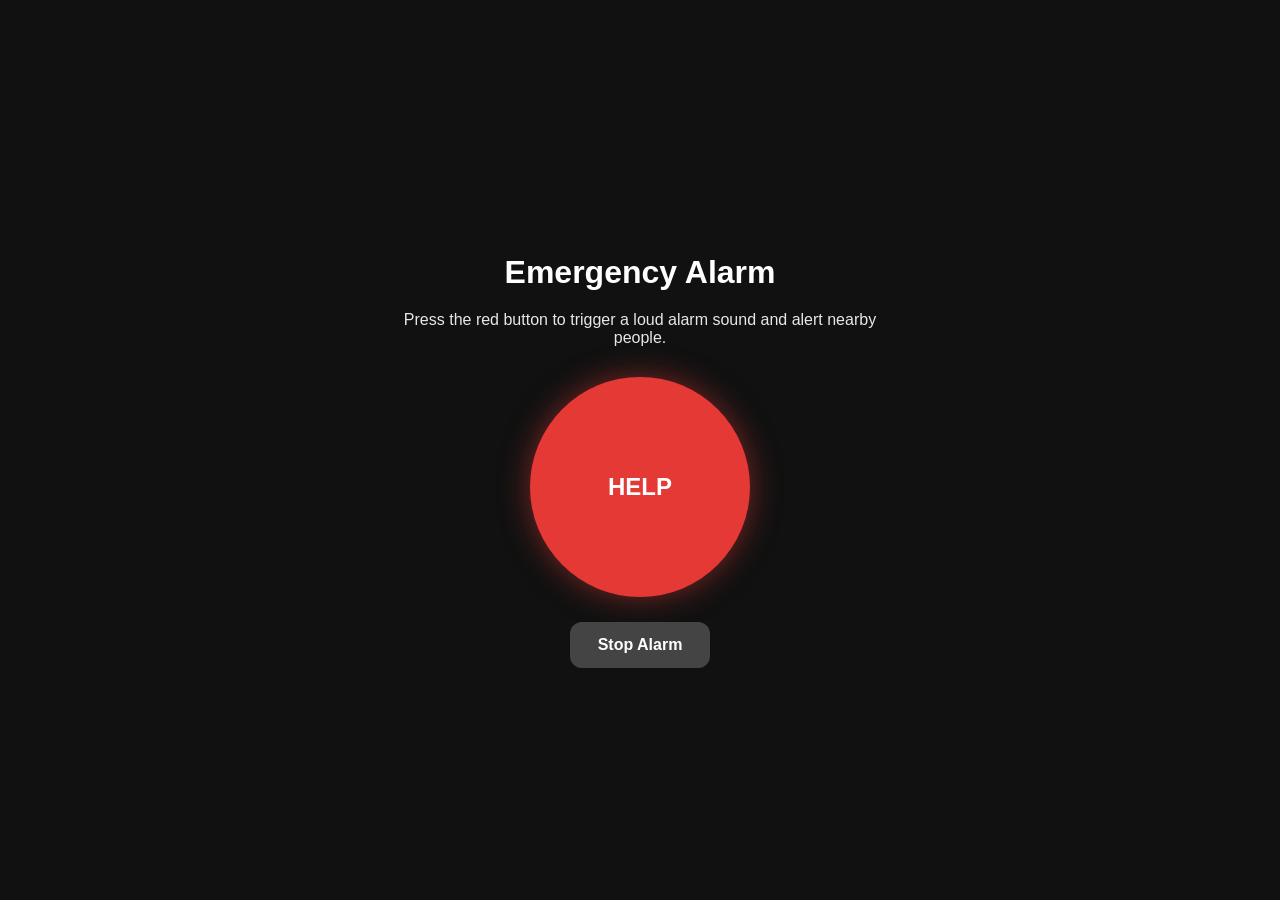
==== index.html @ 3b449f6b "Add emergency alarm button with audio and vibration" ====
<!DOCTYPE html>
<html lang="en">
<head>
  <meta charset="UTF-8" />
  <meta name="viewport" content="width=device-width, initial-scale=1.0" />
  <title>Emergency Alarm Button</title>
  <style>
    body {
      margin: 0;
      font-family: Arial, sans-serif;
      background: #111;
      color: white;
      display: flex;
      justify-content: center;
      align-items: center;
      height: 100vh;
      text-align: center;
    }

    .container {
      max-width: 500px;
      padding: 30px;
    }

    h1 {
      margin-bottom: 20px;
      font-size: 2rem;
    }

    p {
      margin-bottom: 30px;
      opacity: 0.9;
    }

    button {
      width: 220px;
      height: 220px;
      border-radius: 50%;
      border: none;
      font-size: 1.5rem;
      font-weight: bold;
      cursor: pointer;
      background: #e53935;
      color: white;
      box-shadow: 0 0 30px rgba(229, 57, 53, 0.5);
      transition: transform 0.15s ease;
    }

    button:hover {
      transform: scale(1.05);
    }

    .stop {
      margin-top: 25px;
      width: auto;
      height: auto;
      padding: 14px 28px;
      border-radius: 12px;
      background: #444;
      font-size: 1rem;
      box-shadow: none;
    }
  </style>
</head>
<body>
  <div class="container">
    <h1>Emergency Alarm</h1>
    <p>Press the red button to trigger a loud alarm sound and alert nearby people.</p>

    <button onclick="startAlarm()">HELP</button>
    <br>
    <button class="stop" onclick="stopAlarm()">Stop Alarm</button>
  </div>

  <audio id="alarmSound" loop>
    <source src="https://actions.google.com/sounds/v1/alarms/alarm_clock.ogg" type="audio/ogg">
  </audio>

  <script>
    const alarm = document.getElementById('alarmSound');

    function startAlarm() {
      alarm.currentTime = 0;
      alarm.play();

      if (navigator.vibrate) {
        navigator.vibrate([500, 300, 500, 300, 1000]);
      }
    }

    function stopAlarm() {
      alarm.pause();
      alarm.currentTime = 0;

      if (navigator.vibrate) {
        navigator.vibrate(0);
      }
    }
  </script>
</body>
</html>
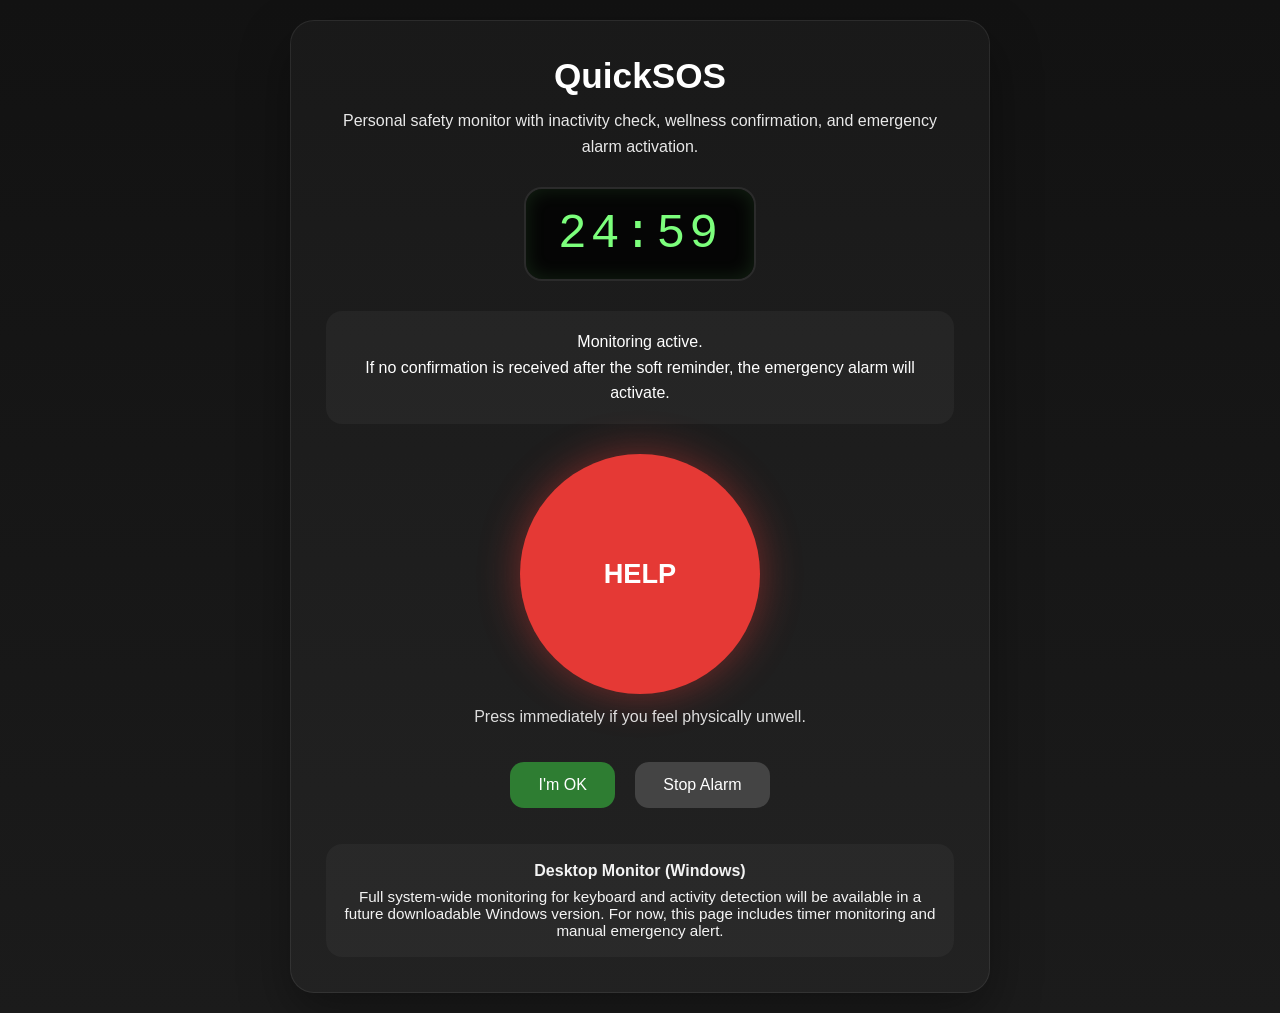
==== commit d16424ba: "Revamp index.html for QuickSOS safety monitor Updated the title and improved the layout and styles f" ====
--- a/index.html
+++ b/index.html
@@ -3,85 +3,218 @@
 <head>
   <meta charset="UTF-8" />
   <meta name="viewport" content="width=device-width, initial-scale=1.0" />
-  <title>Emergency Alarm Button</title>
+  <title>QuickSOS - Safety Monitor</title>
   <style>
+    * {
+      box-sizing: border-box;
+    }
+
     body {
       margin: 0;
+      min-height: 100vh;
       font-family: Arial, sans-serif;
-      background: #111;
+      background: linear-gradient(180deg, #121212, #1b1b1b);
       color: white;
       display: flex;
       justify-content: center;
       align-items: center;
-      height: 100vh;
+      padding: 20px;
       text-align: center;
     }
 
     .container {
-      max-width: 500px;
-      padding: 30px;
+      width: 100%;
+      max-width: 700px;
+      background: rgba(255,255,255,0.03);
+      border: 1px solid rgba(255,255,255,0.08);
+      border-radius: 24px;
+      padding: 35px;
+      box-shadow: 0 20px 50px rgba(0,0,0,0.35);
     }
 
     h1 {
-      margin-bottom: 20px;
-      font-size: 2rem;
-    }
-
-    p {
+      margin: 0;
+      font-size: 2.2rem;
+    }
+
+    .subtitle {
+      margin-top: 12px;
+      margin-bottom: 28px;
+      opacity: 0.9;
+      line-height: 1.6;
+    }
+
+    .retro-timer {
+      margin: 20px auto 30px;
+      width: fit-content;
+      padding: 18px 32px;
+      border-radius: 18px;
+      background: #050505;
+      border: 2px solid #2b2b2b;
+      font-family: "Courier New", monospace;
+      font-size: 3rem;
+      letter-spacing: 4px;
+      color: #7CFF7C;
+      box-shadow: inset 0 0 20px rgba(124,255,124,0.12);
+    }
+
+    .status-box {
+      background: rgba(255,255,255,0.04);
+      border-radius: 16px;
+      padding: 18px;
       margin-bottom: 30px;
-      opacity: 0.9;
-    }
-
-    button {
-      width: 220px;
-      height: 220px;
+      line-height: 1.6;
+    }
+
+    .panic-button {
+      width: 240px;
+      height: 240px;
       border-radius: 50%;
       border: none;
-      font-size: 1.5rem;
+      font-size: 1.7rem;
       font-weight: bold;
       cursor: pointer;
       background: #e53935;
       color: white;
-      box-shadow: 0 0 30px rgba(229, 57, 53, 0.5);
+      box-shadow: 0 0 40px rgba(229,57,53,0.45);
       transition: transform 0.15s ease;
     }
 
-    button:hover {
+    .panic-button:hover {
       transform: scale(1.05);
     }
 
+    .button-note {
+      margin-top: 14px;
+      margin-bottom: 28px;
+      opacity: 0.85;
+    }
+
+    .secondary-btn {
+      border: none;
+      padding: 14px 28px;
+      border-radius: 14px;
+      cursor: pointer;
+      font-size: 1rem;
+      margin: 8px;
+    }
+
+    .confirm {
+      background: #2e7d32;
+      color: white;
+    }
+
     .stop {
-      margin-top: 25px;
-      width: auto;
-      height: auto;
-      padding: 14px 28px;
-      border-radius: 12px;
       background: #444;
+      color: white;
+    }
+
+    .future-box {
+      margin-top: 28px;
+      padding: 18px;
+      border-radius: 16px;
+      background: rgba(255,255,255,0.04);
+      font-size: 0.95rem;
+      opacity: 0.95;
+    }
+
+    .future-box strong {
+      display: block;
+      margin-bottom: 8px;
       font-size: 1rem;
-      box-shadow: none;
     }
   </style>
 </head>
 <body>
   <div class="container">
-    <h1>Emergency Alarm</h1>
-    <p>Press the red button to trigger a loud alarm sound and alert nearby people.</p>
-
-    <button onclick="startAlarm()">HELP</button>
-    <br>
-    <button class="stop" onclick="stopAlarm()">Stop Alarm</button>
+    <h1>QuickSOS</h1>
+    <p class="subtitle">
+      Personal safety monitor with inactivity check, wellness confirmation,
+      and emergency alarm activation.
+    </p>
+
+    <div class="retro-timer" id="timerDisplay">25:00</div>
+
+    <div class="status-box" id="statusMessage">
+      Monitoring active.<br>
+      If no confirmation is received after the soft reminder,
+      the emergency alarm will activate.
+    </div>
+
+    <button class="panic-button" onclick="startEmergencyAlarm()">
+      HELP
+    </button>
+
+    <p class="button-note">
+      Press immediately if you feel physically unwell.
+    </p>
+
+    <div>
+      <button class="secondary-btn confirm" onclick="confirmWellBeing()">
+        I'm OK
+      </button>
+
+      <button class="secondary-btn stop" onclick="stopAlarm()">
+        Stop Alarm
+      </button>
+    </div>
+
+    <div class="future-box">
+      <strong>Desktop Monitor (Windows)</strong>
+      Full system-wide monitoring for keyboard and activity detection
+      will be available in a future downloadable Windows version.
+      For now, this page includes timer monitoring and manual emergency alert.
+    </div>
   </div>
 
-  <audio id="alarmSound" loop>
+  <audio id="softAlarm">
+    <source src="https://actions.google.com/sounds/v1/alarms/beep_short.ogg" type="audio/ogg">
+  </audio>
+
+  <audio id="realAlarm" loop>
     <source src="https://actions.google.com/sounds/v1/alarms/alarm_clock.ogg" type="audio/ogg">
   </audio>
 
   <script>
-    const alarm = document.getElementById('alarmSound');
-
-    function startAlarm() {
-      alarm.currentTime = 0;
-      alarm.play();
+    let totalSeconds = 25 * 60;
+    let warningTriggered = false;
+    let finalAlarmTimeout;
+
+    const timerDisplay = document.getElementById("timerDisplay");
+    const statusMessage = document.getElementById("statusMessage");
+    const softAlarm = document.getElementById("softAlarm");
+    const realAlarm = document.getElementById("realAlarm");
+
+    function updateTimerDisplay() {
+      const minutes = String(Math.floor(totalSeconds / 60)).padStart(2, '0');
+      const seconds = String(totalSeconds % 60).padStart(2, '0');
+      timerDisplay.textContent = `${minutes}:${seconds}`;
+    }
+
+    function startSoftCheck() {
+      if (warningTriggered) return;
+
+      warningTriggered = true;
+      softAlarm.play();
+
+      statusMessage.innerHTML = `
+        Gentle check-in 💛<br>
+        Are you okay? Please press <strong>I'm OK</strong> within 10 minutes.
+      `;
+
+      finalAlarmTimeout = setTimeout(() => {
+        startEmergencyAlarm();
+      }, 10 * 60 * 1000);
+    }
+
+    function startEmergencyAlarm() {
+      realAlarm.currentTime = 0;
+      realAlarm.play();
+
+      statusMessage.innerHTML = `
+        Emergency mode activated.<br>
+        Alarm is sounding. Please get help immediately.
+      `;
 
       if (navigator.vibrate) {
         navigator.vibrate([500, 300, 500, 300, 1000]);
@@ -89,13 +222,39 @@
     }
 
     function stopAlarm() {
-      alarm.pause();
-      alarm.currentTime = 0;
+      realAlarm.pause();
+      realAlarm.currentTime = 0;
 
       if (navigator.vibrate) {
         navigator.vibrate(0);
       }
     }
+
+    function confirmWellBeing() {
+      clearTimeout(finalAlarmTimeout);
+      stopAlarm();
+
+      totalSeconds = 25 * 60;
+      warningTriggered = false;
+      updateTimerDisplay();
+
+      statusMessage.innerHTML = `
+        Confirmation received ✅<br>
+        Timer reset. Monitoring active again.
+      `;
+    }
+
+    updateTimerDisplay();
+
+    setInterval(() => {
+      if (totalSeconds > 0 && !warningTriggered) {
+        totalSeconds--;
+        updateTimerDisplay();
+      } else if (totalSeconds === 0 && !warningTriggered) {
+        startSoftCheck();
+      }
+    }, 1000);
   </script>
 </body>
 </html>
+
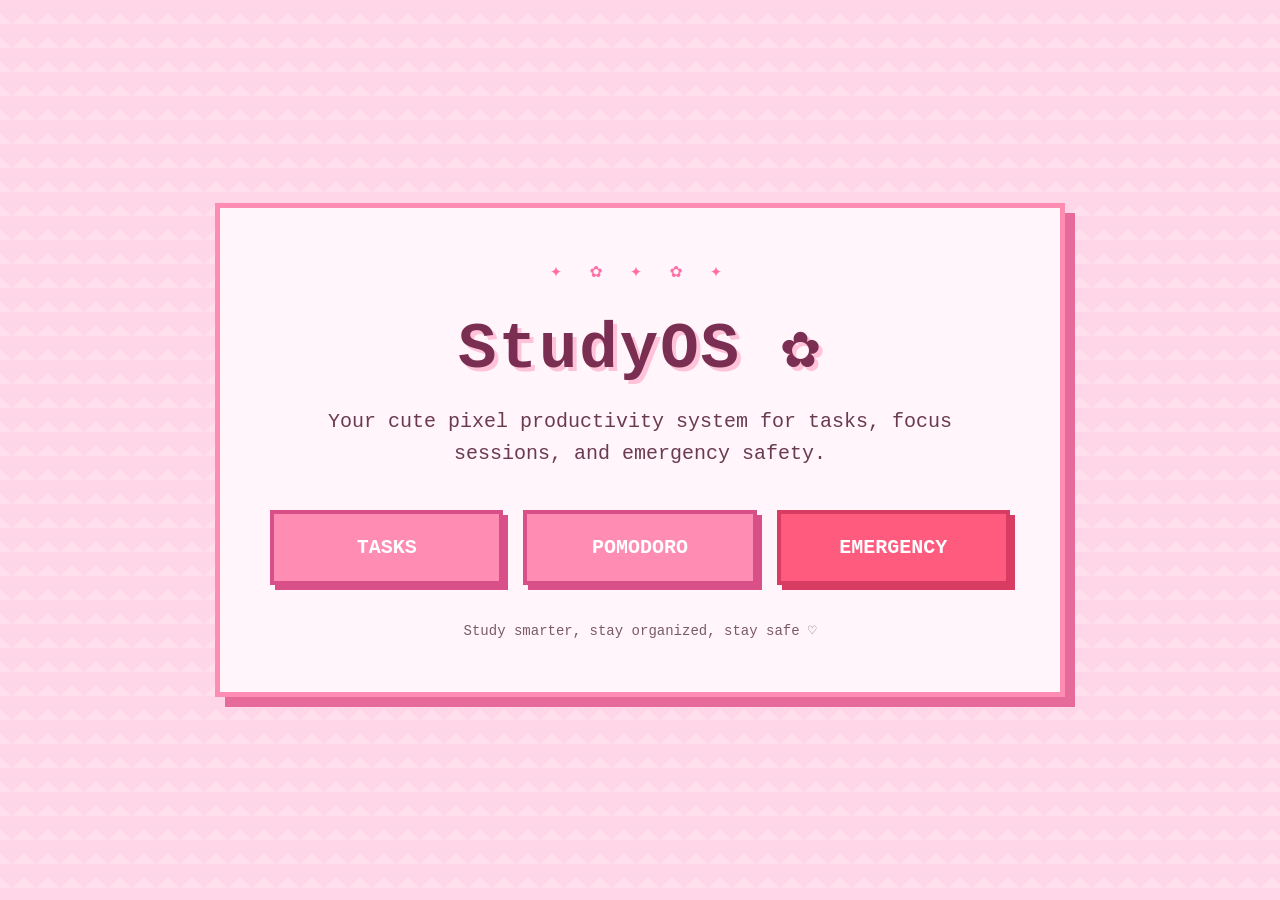
==== commit c614f737: "Task Management + Emergency Button" ====
--- a/index.html
+++ b/index.html
@@ -1,260 +1,52 @@
+<!-- ========================= -->
+<!-- 1. index.html -->
+<!-- ========================= -->
 <!DOCTYPE html>
 <html lang="en">
 <head>
   <meta charset="UTF-8" />
   <meta name="viewport" content="width=device-width, initial-scale=1.0" />
-  <title>QuickSOS - Safety Monitor</title>
-  <style>
-    * {
-      box-sizing: border-box;
-    }
 
-    body {
-      margin: 0;
-      min-height: 100vh;
-      font-family: Arial, sans-serif;
-      background: linear-gradient(180deg, #121212, #1b1b1b);
-      color: white;
-      display: flex;
-      justify-content: center;
-      align-items: center;
-      padding: 20px;
-      text-align: center;
-    }
+  <title>StudyOS</title>
 
-    .container {
-      width: 100%;
-      max-width: 700px;
-      background: rgba(255,255,255,0.03);
-      border: 1px solid rgba(255,255,255,0.08);
-      border-radius: 24px;
-      padding: 35px;
-      box-shadow: 0 20px 50px rgba(0,0,0,0.35);
-    }
+  <!-- INDEX PAGE CSS -->
+  <link rel="stylesheet" href="index.css" />
+</head>
 
-    h1 {
-      margin: 0;
-      font-size: 2.2rem;
-    }
+<body class="landing-page">
 
-    .subtitle {
-      margin-top: 12px;
-      margin-bottom: 28px;
-      opacity: 0.9;
-      line-height: 1.6;
-    }
+  <div class="main-card">
 
-    .retro-timer {
-      margin: 20px auto 30px;
-      width: fit-content;
-      padding: 18px 32px;
-      border-radius: 18px;
-      background: #050505;
-      border: 2px solid #2b2b2b;
-      font-family: "Courier New", monospace;
-      font-size: 3rem;
-      letter-spacing: 4px;
-      color: #7CFF7C;
-      box-shadow: inset 0 0 20px rgba(124,255,124,0.12);
-    }
+    <div class="pixel-stars">
+      ✦ ✿ ✦ ✿ ✦
+    </div>
 
-    .status-box {
-      background: rgba(255,255,255,0.04);
-      border-radius: 16px;
-      padding: 18px;
-      margin-bottom: 30px;
-      line-height: 1.6;
-    }
+    <h1>StudyOS ✿</h1>
 
-    .panic-button {
-      width: 240px;
-      height: 240px;
-      border-radius: 50%;
-      border: none;
-      font-size: 1.7rem;
-      font-weight: bold;
-      cursor: pointer;
-      background: #e53935;
-      color: white;
-      box-shadow: 0 0 40px rgba(229,57,53,0.45);
-      transition: transform 0.15s ease;
-    }
-
-    .panic-button:hover {
-      transform: scale(1.05);
-    }
-
-    .button-note {
-      margin-top: 14px;
-      margin-bottom: 28px;
-      opacity: 0.85;
-    }
-
-    .secondary-btn {
-      border: none;
-      padding: 14px 28px;
-      border-radius: 14px;
-      cursor: pointer;
-      font-size: 1rem;
-      margin: 8px;
-    }
-
-    .confirm {
-      background: #2e7d32;
-      color: white;
-    }
-
-    .stop {
-      background: #444;
-      color: white;
-    }
-
-    .future-box {
-      margin-top: 28px;
-      padding: 18px;
-      border-radius: 16px;
-      background: rgba(255,255,255,0.04);
-      font-size: 0.95rem;
-      opacity: 0.95;
-    }
-
-    .future-box strong {
-      display: block;
-      margin-bottom: 8px;
-      font-size: 1rem;
-    }
-  </style>
-</head>
-<body>
-  <div class="container">
-    <h1>QuickSOS</h1>
     <p class="subtitle">
-      Personal safety monitor with inactivity check, wellness confirmation,
-      and emergency alarm activation.
+      Your cute pixel productivity system for
+      tasks, focus sessions, and emergency safety.
     </p>
 
-    <div class="retro-timer" id="timerDisplay">25:00</div>
+    <div class="menu-grid">
+      <a href="dashboard.html" class="pixel-btn">
+        Tasks
+      </a>
 
-    <div class="status-box" id="statusMessage">
-      Monitoring active.<br>
-      If no confirmation is received after the soft reminder,
-      the emergency alarm will activate.
+      <a href="pomodoro.html" class="pixel-btn">
+        Pomodoro
+      </a>
+
+      <a href="emergency.html" class="pixel-btn danger-btn">
+        Emergency
+      </a>
     </div>
 
-    <button class="panic-button" onclick="startEmergencyAlarm()">
-      HELP
-    </button>
-
-    <p class="button-note">
-      Press immediately if you feel physically unwell.
+    <p class="footer-note">
+      Study smarter, stay organized, stay safe ♡
     </p>
 
-    <div>
-      <button class="secondary-btn confirm" onclick="confirmWellBeing()">
-        I'm OK
-      </button>
-
-      <button class="secondary-btn stop" onclick="stopAlarm()">
-        Stop Alarm
-      </button>
-    </div>
-
-    <div class="future-box">
-      <strong>Desktop Monitor (Windows)</strong>
-      Full system-wide monitoring for keyboard and activity detection
-      will be available in a future downloadable Windows version.
-      For now, this page includes timer monitoring and manual emergency alert.
-    </div>
   </div>
 
-  <audio id="softAlarm">
-    <source src="https://actions.google.com/sounds/v1/alarms/beep_short.ogg" type="audio/ogg">
-  </audio>
-
-  <audio id="realAlarm" loop>
-    <source src="https://actions.google.com/sounds/v1/alarms/alarm_clock.ogg" type="audio/ogg">
-  </audio>
-
-  <script>
-    let totalSeconds = 25 * 60;
-    let warningTriggered = false;
-    let finalAlarmTimeout;
-
-    const timerDisplay = document.getElementById("timerDisplay");
-    const statusMessage = document.getElementById("statusMessage");
-    const softAlarm = document.getElementById("softAlarm");
-    const realAlarm = document.getElementById("realAlarm");
-
-    function updateTimerDisplay() {
-      const minutes = String(Math.floor(totalSeconds / 60)).padStart(2, '0');
-      const seconds = String(totalSeconds % 60).padStart(2, '0');
-      timerDisplay.textContent = `${minutes}:${seconds}`;
-    }
-
-    function startSoftCheck() {
-      if (warningTriggered) return;
-
-      warningTriggered = true;
-      softAlarm.play();
-
-      statusMessage.innerHTML = `
-        Gentle check-in 💛<br>
-        Are you okay? Please press <strong>I'm OK</strong> within 10 minutes.
-      `;
-
-      finalAlarmTimeout = setTimeout(() => {
-        startEmergencyAlarm();
-      }, 10 * 60 * 1000);
-    }
-
-    function startEmergencyAlarm() {
-      realAlarm.currentTime = 0;
-      realAlarm.play();
-
-      statusMessage.innerHTML = `
-        Emergency mode activated.<br>
-        Alarm is sounding. Please get help immediately.
-      `;
-
-      if (navigator.vibrate) {
-        navigator.vibrate([500, 300, 500, 300, 1000]);
-      }
-    }
-
-    function stopAlarm() {
-      realAlarm.pause();
-      realAlarm.currentTime = 0;
-
-      if (navigator.vibrate) {
-        navigator.vibrate(0);
-      }
-    }
-
-    function confirmWellBeing() {
-      clearTimeout(finalAlarmTimeout);
-      stopAlarm();
-
-      totalSeconds = 25 * 60;
-      warningTriggered = false;
-      updateTimerDisplay();
-
-      statusMessage.innerHTML = `
-        Confirmation received ✅<br>
-        Timer reset. Monitoring active again.
-      `;
-    }
-
-    updateTimerDisplay();
-
-    setInterval(() => {
-      if (totalSeconds > 0 && !warningTriggered) {
-        totalSeconds--;
-        updateTimerDisplay();
-      } else if (totalSeconds === 0 && !warningTriggered) {
-        startSoftCheck();
-      }
-    }, 1000);
-  </script>
 </body>
-</html>
-
+</html>
--- a/index.css
+++ b/index.css
@@ -0,0 +1,139 @@
+/* ========================= */
+/* index.css — StudyOS Home  */
+/* Cute Pink Pixel Style     */
+/* ========================= */
+
+* {
+  margin: 0;
+  padding: 0;
+  box-sizing: border-box;
+  image-rendering: pixelated;
+}
+
+body {
+  font-family: "Courier New", monospace;
+  background: #ffd6e7;
+  background-image:
+    linear-gradient(45deg, rgba(255,255,255,0.22) 25%, transparent 25%),
+    linear-gradient(-45deg, rgba(255,255,255,0.22) 25%, transparent 25%);
+  background-size: 24px 24px;
+  min-height: 100vh;
+  display: flex;
+  justify-content: center;
+  align-items: center;
+  color: #4b2e39;
+  padding: 30px;
+}
+
+/* MAIN CARD */
+
+.main-card {
+  width: 100%;
+  max-width: 850px;
+  background: #fff5fa;
+  border: 5px solid #ff8db3;
+  box-shadow: 10px 10px 0px #e66a9a;
+  padding: 50px;
+  text-align: center;
+  border-radius: 0;
+}
+
+/* TITLE */
+
+h1 {
+  font-size: 64px;
+  color: #7a2f52;
+  margin-bottom: 20px;
+  text-shadow: 4px 4px 0px #ffc2d8;
+  letter-spacing: 2px;
+}
+
+/* SUBTITLE */
+
+.subtitle {
+  font-size: 20px;
+  margin-bottom: 40px;
+  color: #6a3a50;
+  line-height: 1.6;
+}
+
+/* OPTIONAL SMALL DECORATION */
+
+.pixel-stars {
+  font-size: 20px;
+  margin-bottom: 25px;
+  color: #ff6fa5;
+  letter-spacing: 8px;
+}
+
+/* BUTTON GRID */
+
+.menu-grid {
+  display: grid;
+  grid-template-columns: repeat(3, 1fr);
+  gap: 20px;
+  margin-top: 20px;
+}
+
+/* BUTTONS */
+
+.pixel-btn {
+  display: block;
+  text-decoration: none;
+  background: #ff8db3;
+  border: 4px solid #d94f87;
+  box-shadow: 5px 5px 0px #d94f87;
+  color: white;
+  padding: 22px;
+  font-size: 20px;
+  font-weight: bold;
+  text-transform: uppercase;
+  transition: 0.15s;
+  border-radius: 0;
+}
+
+.pixel-btn:hover {
+  transform: translate(2px, 2px);
+  box-shadow: 2px 2px 0px #d94f87;
+}
+
+/* SPECIAL RED BUTTON */
+
+.danger-btn {
+  background: #ff5b7f;
+  border-color: #d93c63;
+  box-shadow: 5px 5px 0px #d93c63;
+}
+
+.danger-btn:hover {
+  box-shadow: 2px 2px 0px #d93c63;
+}
+
+/* FOOT NOTE */
+
+.footer-note {
+  margin-top: 35px;
+  font-size: 14px;
+  color: #7a5a67;
+  line-height: 1.6;
+}
+
+/* RESPONSIVE */
+
+@media (max-width: 900px) {
+  .menu-grid {
+    grid-template-columns: 1fr;
+  }
+
+  h1 {
+    font-size: 42px;
+  }
+
+  .main-card {
+    padding: 35px;
+  }
+
+  .subtitle {
+    font-size: 17px;
+  }
+}
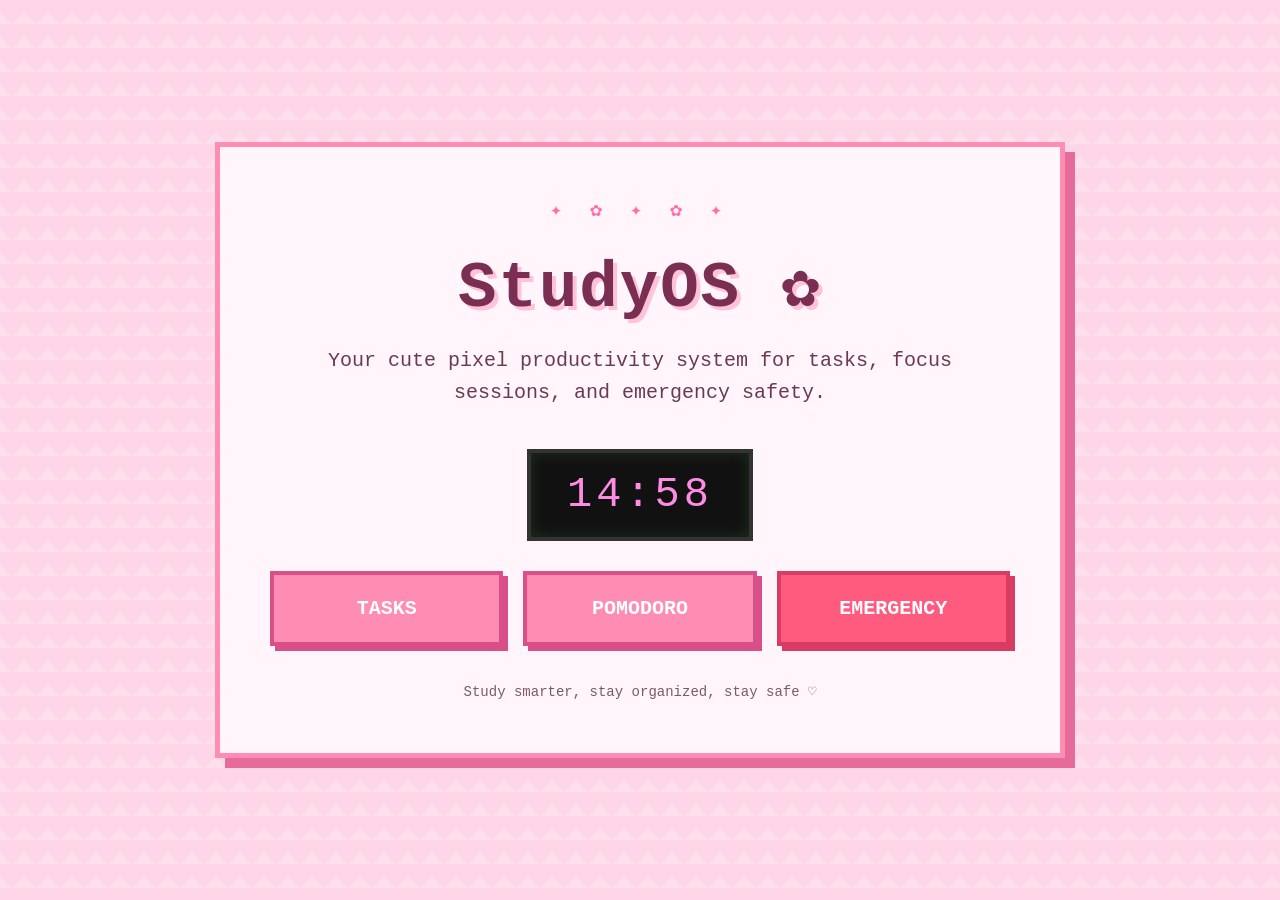
==== commit 7a440269: "Fixing errors" ====
--- a/index.html
+++ b/index.html
@@ -7,10 +7,11 @@
   <meta charset="UTF-8" />
   <meta name="viewport" content="width=device-width, initial-scale=1.0" />
 
-  <title>StudyOS</title>
+  <title>QuickSOS</title>
 
   <!-- INDEX PAGE CSS -->
   <link rel="stylesheet" href="index.css" />
+  <link rel="stylesheet" href="global.css">
 </head>
 
 <body class="landing-page">
@@ -28,18 +29,25 @@
       tasks, focus sessions, and emergency safety.
     </p>
 
+    <!-- GLOBAL EMERGENCY TIMER DISPLAY -->
+    <div class="retro-timer" id="timerDisplay">
+      15:00
+    </div>
+
     <div class="menu-grid">
-      <a href="dashboard.html" class="pixel-btn">
+
+      <a href="Dashboard/dashboard.html" class="pixel-btn">
         Tasks
       </a>
 
-      <a href="pomodoro.html" class="pixel-btn">
+      <a href="Pomodoro/pomodoro.html" class="pixel-btn">
         Pomodoro
       </a>
 
-      <a href="emergency.html" class="pixel-btn danger-btn">
+      <a href="Emergency/emergency.html" class="pixel-btn danger-btn">
         Emergency
       </a>
+
     </div>
 
     <p class="footer-note">
@@ -48,5 +56,8 @@
 
   </div>
 
+  <!-- GLOBAL EMERGENCY SYSTEM -->
+  <script src="Emergency/globaltimer.js"></script>
+
 </body>
 </html>
--- a/index.css
+++ b/index.css
@@ -76,6 +76,18 @@
 }
 
 /* BUTTONS */
+.retro-timer {
+  width: fit-content;
+  margin: 0 auto 30px;
+  padding: 18px 36px;
+  background: #111;
+  border: 4px solid #333;
+  color: #ff8ce4;
+  font-size: 42px;
+  font-family: "Courier New", monospace;
+  letter-spacing: 4px;
+  box-shadow: inset 0 0 15px rgba(140,255,140,0.12);
+}
 
 .pixel-btn {
   display: block;
@@ -118,6 +130,64 @@
   line-height: 1.6;
 }
 
+
+/* ===================================== */
+/* WELLNESS MODAL */
+/* ===================================== */
+
+#wellnessModal {
+  display: none;
+  position: fixed;
+  inset: 0;
+  background: rgba(40, 20, 30, 0.55);
+  justify-content: center;
+  align-items: center;
+  z-index: 99999;
+  backdrop-filter: blur(4px);
+}
+
+.modal-card {
+  width: 90%;
+  max-width: 480px;
+  background: #fff5fa;
+  border: 4px solid #ff8db3;
+  box-shadow: 8px 8px 0 #e97aa7;
+  padding: 35px;
+  text-align: center;
+  border-radius: 0;
+}
+
+.modal-card h2 {
+  font-size: 32px;
+  color: #7a2f52;
+  margin-bottom: 20px;
+}
+
+.modal-card p {
+  font-size: 18px;
+  line-height: 1.7;
+  margin-bottom: 30px;
+  color: #5a3242;
+}
+
+.modal-confirm-btn {
+  padding: 16px 32px;
+  border: 3px solid #d94f87;
+  background: #ff8db3;
+  color: white;
+  font-size: 18px;
+  font-weight: bold;
+  font-family: "Courier New", monospace;
+  cursor: pointer;
+  box-shadow: 4px 4px 0 #d94f87;
+}
+
+.modal-confirm-btn:hover {
+  transform: translate(2px, 2px);
+  box-shadow: 2px 2px 0 #d94f87;
+}
+
+
 /* RESPONSIVE */
 
 @media (max-width: 900px) {
--- a/global.css
+++ b/global.css
@@ -0,0 +1,55 @@
+/* ===================================== */
+/* WELLNESS MODAL */
+/* ===================================== */
+
+#wellnessModal {
+  display: none;
+  position: fixed;
+  inset: 0;
+  background: rgba(40, 20, 30, 0.55);
+  justify-content: center;
+  align-items: center;
+  z-index: 99999;
+  backdrop-filter: blur(4px);
+}
+
+.modal-card {
+  width: 90%;
+  max-width: 480px;
+  background: #fff5fa;
+  border: 4px solid #ff8db3;
+  box-shadow: 8px 8px 0 #e97aa7;
+  padding: 35px;
+  text-align: center;
+  border-radius: 0;
+}
+
+.modal-card h2 {
+  font-size: 32px;
+  color: #7a2f52;
+  margin-bottom: 20px;
+}
+
+.modal-card p {
+  font-size: 18px;
+  line-height: 1.7;
+  margin-bottom: 30px;
+  color: #5a3242;
+}
+
+.modal-confirm-btn {
+  padding: 16px 32px;
+  border: 3px solid #d94f87;
+  background: #ff8db3;
+  color: white;
+  font-size: 18px;
+  font-weight: bold;
+  font-family: "Courier New", monospace;
+  cursor: pointer;
+  box-shadow: 4px 4px 0 #d94f87;
+}
+
+.modal-confirm-btn:hover {
+  transform: translate(2px, 2px);
+  box-shadow: 2px 2px 0 #d94f87;
+}
